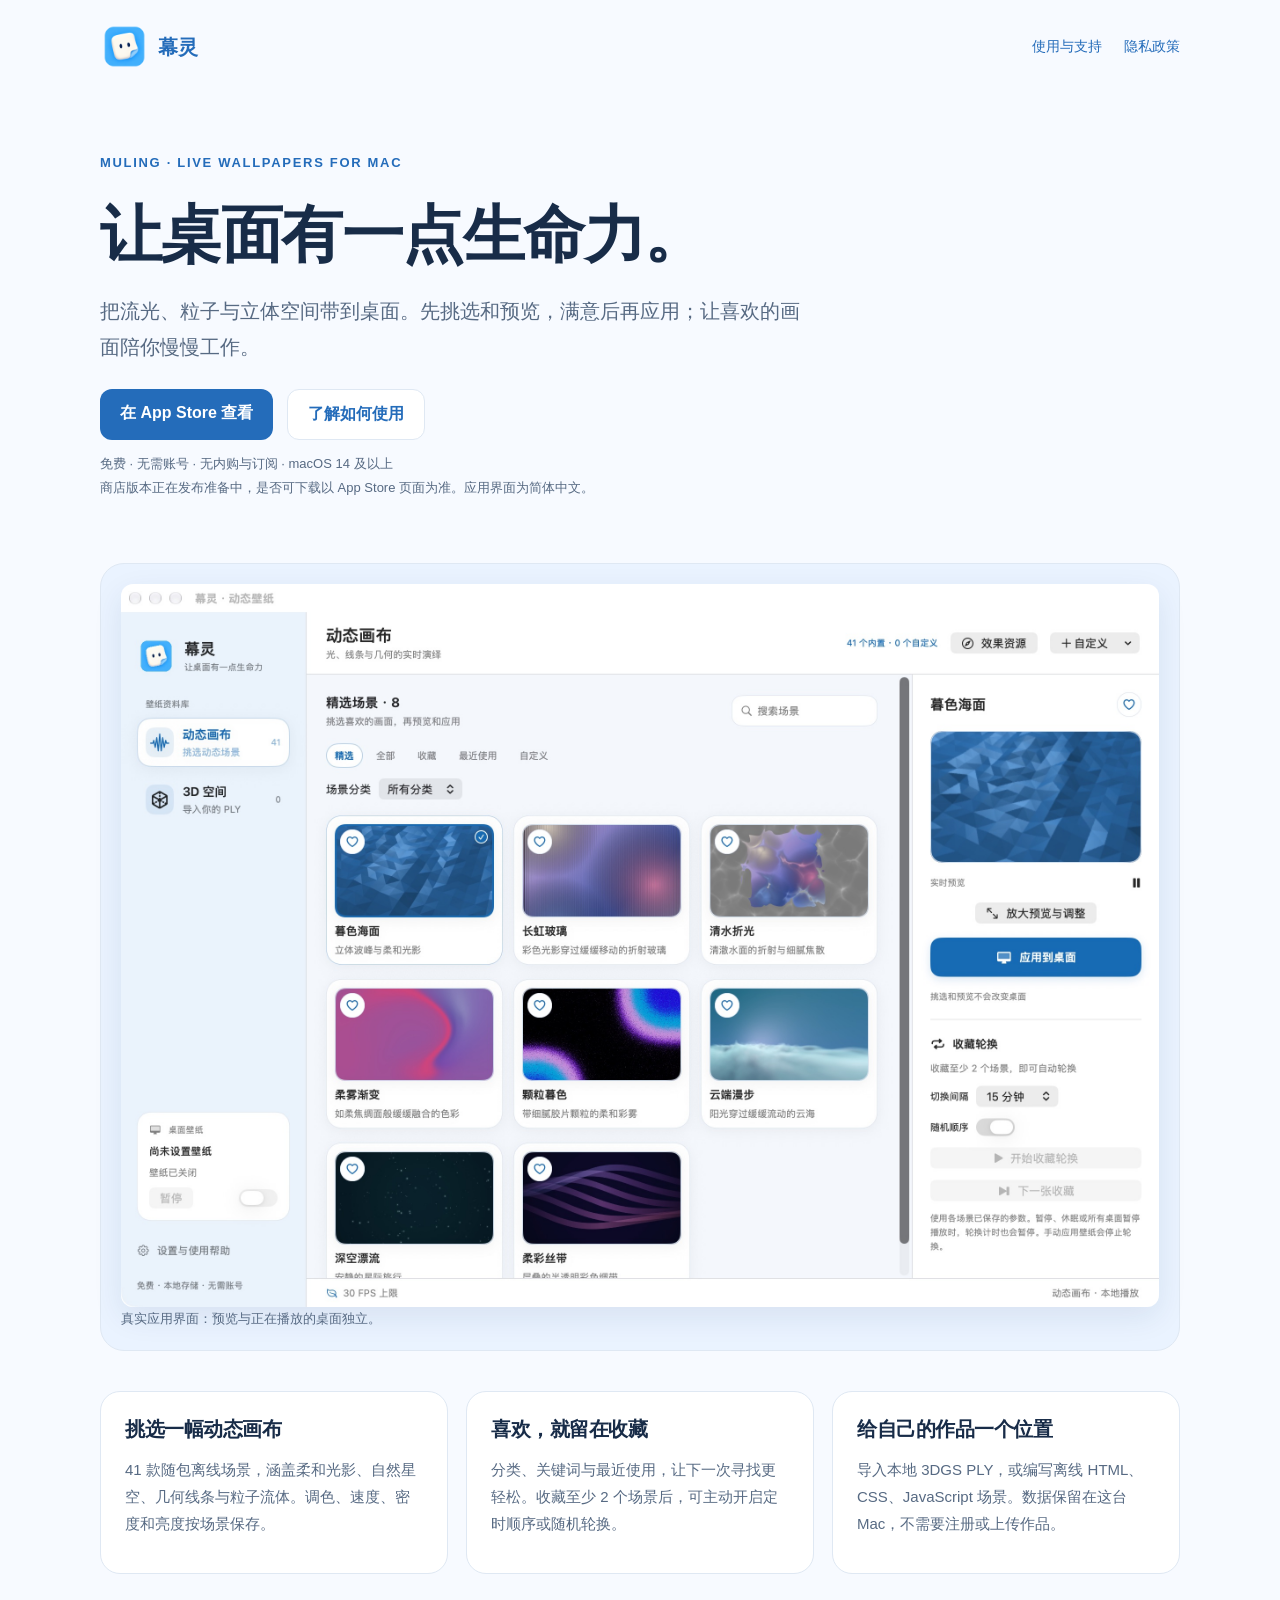
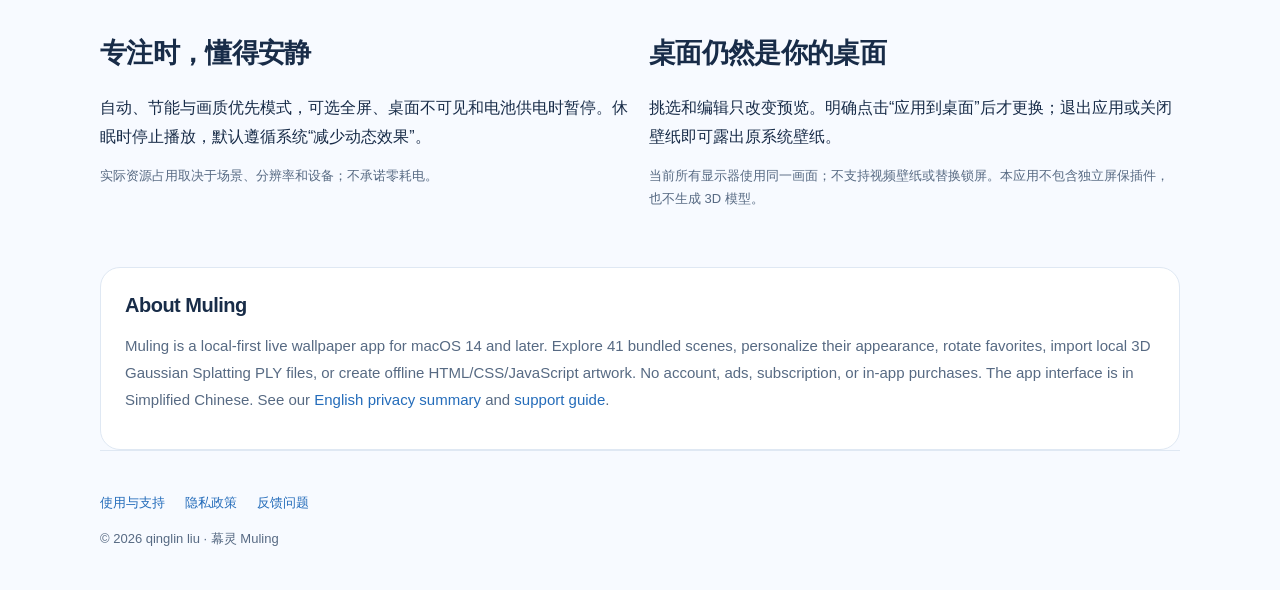
==== index.html @ c842229a "Publish Muling product, support and privacy pages" ====
<!doctype html><html lang="zh-Hans"><head><meta charset="utf-8"><meta name="viewport" content="width=device-width,initial-scale=1"><title>幕灵 · 让桌面有一点生命力</title><meta name="description" content="幕灵是一款 macOS 动态壁纸应用：41 款离线场景、收藏轮换、本地 3DGS PLY 与自定义动态画布。无需账号，无订阅。"><link rel="stylesheet" href="style.css"><link rel="icon" href="assets/icon.png"></head><body>
<header><a class="brand" href="index.html"><img src="assets/icon.png" alt="蓝色画布精灵图标">幕灵</a><nav aria-label="主导航"><a href="support.html">使用与支持</a><a href="privacy.html">隐私政策</a></nav></header>
<main><section class="hero"><span class="eyebrow">MULING · LIVE WALLPAPERS FOR MAC</span><h1>让桌面有一点生命力。</h1><p class="lead">把流光、粒子与立体空间带到桌面。先挑选和预览，满意后再应用；让喜欢的画面陪你慢慢工作。</p><div class="actions"><a class="button" href="https://apps.apple.com/app/id6824245764">在 App Store 查看</a><a class="button secondary" href="support.html">了解如何使用</a></div><p class="note">免费 · 无需账号 · 无内购与订阅 · macOS 14 及以上<br>商店版本正在发布准备中，是否可下载以 App Store 页面为准。应用界面为简体中文。</p></section>
<figure class="showcase"><img src="assets/overview.png" width="2560" height="1600" alt="幕灵的场景库、分类与右侧实时预览界面"><figcaption class="note">真实应用界面：预览与正在播放的桌面独立。</figcaption></figure>
<section class="cards" aria-label="主要功能"><div class="card"><h2>挑选一幅动态画布</h2><p>41 款随包离线场景，涵盖柔和光影、自然星空、几何线条与粒子流体。调色、速度、密度和亮度按场景保存。</p></div><div class="card"><h2>喜欢，就留在收藏</h2><p>分类、关键词与最近使用，让下一次寻找更轻松。收藏至少 2 个场景后，可主动开启定时顺序或随机轮换。</p></div><div class="card"><h2>给自己的作品一个位置</h2><p>导入本地 3DGS PLY，或编写离线 HTML、CSS、JavaScript 场景。数据保留在这台 Mac，不需要注册或上传作品。</p></div></section>
<section class="details split"><div><h2>专注时，懂得安静</h2><p>自动、节能与画质优先模式，可选全屏、桌面不可见和电池供电时暂停。休眠时停止播放，默认遵循系统“减少动态效果”。</p><p class="note">实际资源占用取决于场景、分辨率和设备；不承诺零耗电。</p></div><div><h2>桌面仍然是你的桌面</h2><p>挑选和编辑只改变预览。明确点击“应用到桌面”后才更换；退出应用或关闭壁纸即可露出原系统壁纸。</p><p class="note">当前所有显示器使用同一画面；不支持视频壁纸或替换锁屏。本应用不包含独立屏保插件，也不生成 3D 模型。</p></div></section>
<section class="card"><h2>About Muling</h2><p lang="en">Muling is a local-first live wallpaper app for macOS 14 and later. Explore 41 bundled scenes, personalize their appearance, rotate favorites, import local 3D Gaussian Splatting PLY files, or create offline HTML/CSS/JavaScript artwork. No account, ads, subscription, or in-app purchases. The app interface is in Simplified Chinese. See our <a href="privacy.html#english">English privacy summary</a> and <a href="support.html#english">support guide</a>.</p></section></main>
<footer><p><a href="support.html">使用与支持</a><a href="privacy.html">隐私政策</a><a href="https://github.com/hvntonight/muling-site/issues">反馈问题</a></p><p>© 2026 qinglin liu · 幕灵 Muling</p></footer></body></html>
---- style.css ----
:root{color-scheme:light;--ink:#182c48;--muted:#576a83;--blue:#246cba;--line:#dfe8f3;--paper:#f7faff}*{box-sizing:border-box}body{margin:0;background:var(--paper);color:var(--ink);font:16px/1.8 -apple-system,BlinkMacSystemFont,"Segoe UI","PingFang SC",sans-serif}a{color:var(--blue);text-decoration:none}a:hover{text-decoration:underline}a:focus-visible{outline:3px solid #80b8f5;outline-offset:5px}header,main,footer{width:min(1080px,calc(100% - 40px));margin:auto}header{display:flex;align-items:center;justify-content:space-between;gap:20px;padding:22px 0}.brand{display:flex;align-items:center;gap:9px;font-size:20px;font-weight:700}.brand img{width:49px;height:49px}nav{display:flex;gap:22px;font-size:14px}h1,h2,h3{line-height:1.3;letter-spacing:-.025em}h1{font-size:clamp(34px,6vw,62px);margin:18px 0}h2{font-size:27px;margin-top:42px}h3{font-size:18px}p{margin:12px 0}.hero{padding:55px 0 32px;max-width:810px}.eyebrow{color:var(--blue);font-size:13px;letter-spacing:.13em;font-weight:600}.lead{color:var(--muted);font-size:20px;max-width:700px}.actions{display:flex;gap:14px;flex-wrap:wrap;margin-top:24px}.button{display:inline-block;border-radius:12px;background:var(--blue);color:white;padding:10px 20px;font-weight:600}.secondary{background:white;border:1px solid var(--line);color:var(--blue)}.note{font-size:13px;color:var(--muted)}.showcase{margin:20px 0 40px;padding:20px;border:1px solid var(--line);border-radius:24px;background:#eaf3ff}.showcase img{width:100%;height:auto;display:block;border-radius:12px;box-shadow:0 10px 30px #173a6217}.cards{display:grid;grid-template-columns:repeat(3,1fr);gap:18px}.card,article{background:white;border:1px solid var(--line);border-radius:20px;padding:24px}.card p{color:var(--muted);font-size:15px}.card h2{font-size:20px;margin:0 0 14px}.details{padding:20px 0 45px}.prose{max-width:820px;padding:35px 0 55px}.prose h1{font-size:38px}.prose article{margin-top:24px}.prose article h2:first-child{margin-top:0}.prose li{margin-bottom:8px}code{background:#edf3fb;padding:2px 5px;border-radius:4px;font-size:.9em;overflow-wrap:anywhere}footer{padding:28px 0;border-top:1px solid var(--line);font-size:13px;color:var(--muted)}footer a{margin-right:20px}.split{display:grid;grid-template-columns:1fr 1fr;gap:18px}details{padding:16px 0;border-bottom:1px solid var(--line)}summary{cursor:pointer;font-weight:600}summary:focus-visible{outline:3px solid #80b8f5} @media(max-width:700px){header{align-items:flex-start}nav{gap:12px;flex-wrap:wrap;justify-content:flex-end}.hero{padding-top:25px}.cards,.split{grid-template-columns:1fr}.showcase{padding:9px}.lead{font-size:18px}.prose article{padding:20px}}
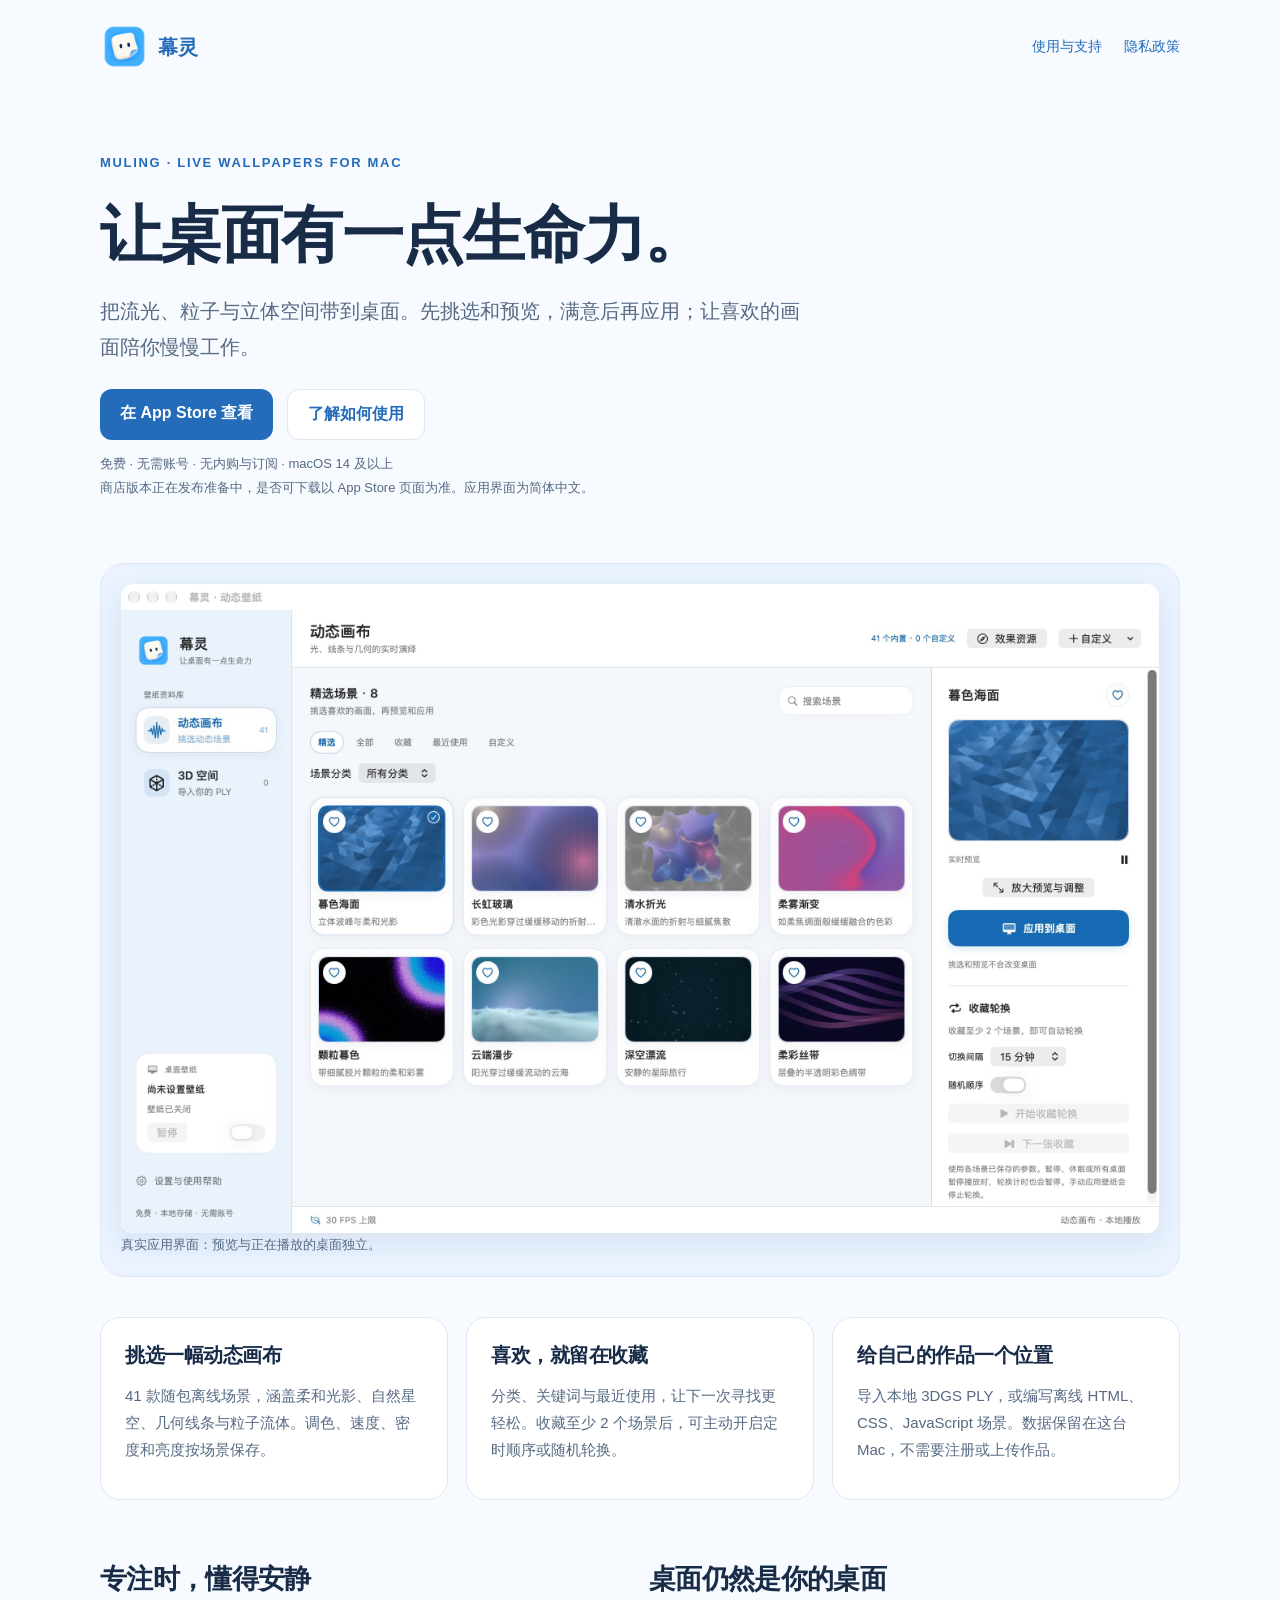
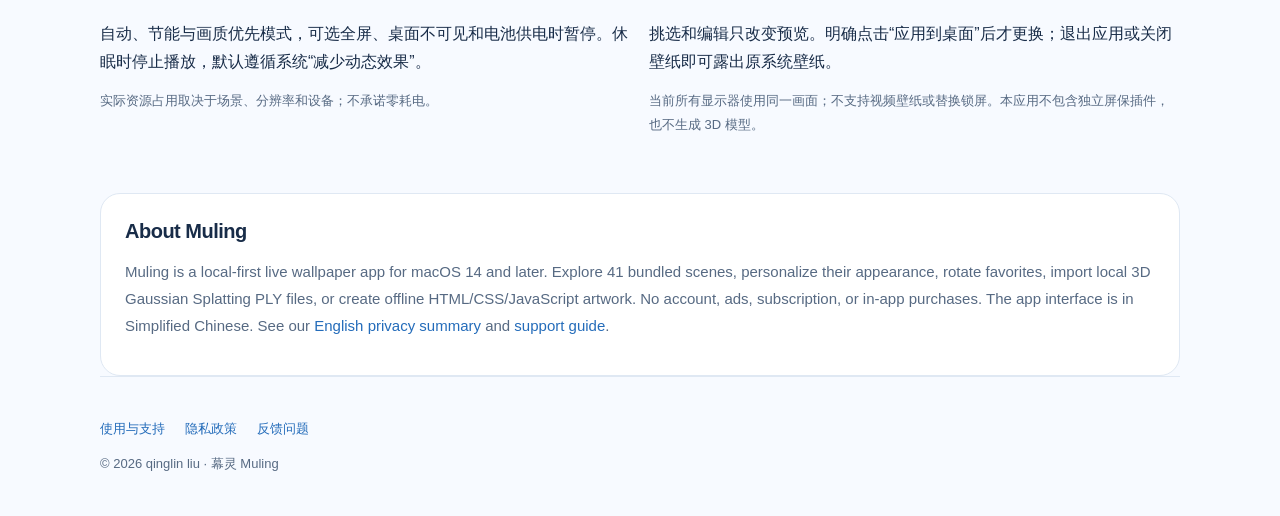
==== commit 8844a2ad: "Correct screenshot format and export standard sRGB JPEG" ====
--- a/index.html
+++ b/index.html
@@ -1,7 +1,7 @@
 <!doctype html><html lang="zh-Hans"><head><meta charset="utf-8"><meta name="viewport" content="width=device-width,initial-scale=1"><title>幕灵 · 让桌面有一点生命力</title><meta name="description" content="幕灵是一款 macOS 动态壁纸应用：41 款离线场景、收藏轮换、本地 3DGS PLY 与自定义动态画布。无需账号，无订阅。"><link rel="stylesheet" href="style.css"><link rel="icon" href="assets/icon.png"></head><body>
 <header><a class="brand" href="index.html"><img src="assets/icon.png" alt="蓝色画布精灵图标">幕灵</a><nav aria-label="主导航"><a href="support.html">使用与支持</a><a href="privacy.html">隐私政策</a></nav></header>
 <main><section class="hero"><span class="eyebrow">MULING · LIVE WALLPAPERS FOR MAC</span><h1>让桌面有一点生命力。</h1><p class="lead">把流光、粒子与立体空间带到桌面。先挑选和预览，满意后再应用；让喜欢的画面陪你慢慢工作。</p><div class="actions"><a class="button" href="https://apps.apple.com/app/id6824245764">在 App Store 查看</a><a class="button secondary" href="support.html">了解如何使用</a></div><p class="note">免费 · 无需账号 · 无内购与订阅 · macOS 14 及以上<br>商店版本正在发布准备中，是否可下载以 App Store 页面为准。应用界面为简体中文。</p></section>
-<figure class="showcase"><img src="assets/overview.png" width="2560" height="1600" alt="幕灵的场景库、分类与右侧实时预览界面"><figcaption class="note">真实应用界面：预览与正在播放的桌面独立。</figcaption></figure>
+<figure class="showcase"><img src="assets/overview.jpg" width="2560" height="1600" alt="幕灵的场景库、分类与右侧实时预览界面"><figcaption class="note">真实应用界面：预览与正在播放的桌面独立。</figcaption></figure>
 <section class="cards" aria-label="主要功能"><div class="card"><h2>挑选一幅动态画布</h2><p>41 款随包离线场景，涵盖柔和光影、自然星空、几何线条与粒子流体。调色、速度、密度和亮度按场景保存。</p></div><div class="card"><h2>喜欢，就留在收藏</h2><p>分类、关键词与最近使用，让下一次寻找更轻松。收藏至少 2 个场景后，可主动开启定时顺序或随机轮换。</p></div><div class="card"><h2>给自己的作品一个位置</h2><p>导入本地 3DGS PLY，或编写离线 HTML、CSS、JavaScript 场景。数据保留在这台 Mac，不需要注册或上传作品。</p></div></section>
 <section class="details split"><div><h2>专注时，懂得安静</h2><p>自动、节能与画质优先模式，可选全屏、桌面不可见和电池供电时暂停。休眠时停止播放，默认遵循系统“减少动态效果”。</p><p class="note">实际资源占用取决于场景、分辨率和设备；不承诺零耗电。</p></div><div><h2>桌面仍然是你的桌面</h2><p>挑选和编辑只改变预览。明确点击“应用到桌面”后才更换；退出应用或关闭壁纸即可露出原系统壁纸。</p><p class="note">当前所有显示器使用同一画面；不支持视频壁纸或替换锁屏。本应用不包含独立屏保插件，也不生成 3D 模型。</p></div></section>
 <section class="card"><h2>About Muling</h2><p lang="en">Muling is a local-first live wallpaper app for macOS 14 and later. Explore 41 bundled scenes, personalize their appearance, rotate favorites, import local 3D Gaussian Splatting PLY files, or create offline HTML/CSS/JavaScript artwork. No account, ads, subscription, or in-app purchases. The app interface is in Simplified Chinese. See our <a href="privacy.html#english">English privacy summary</a> and <a href="support.html#english">support guide</a>.</p></section></main>
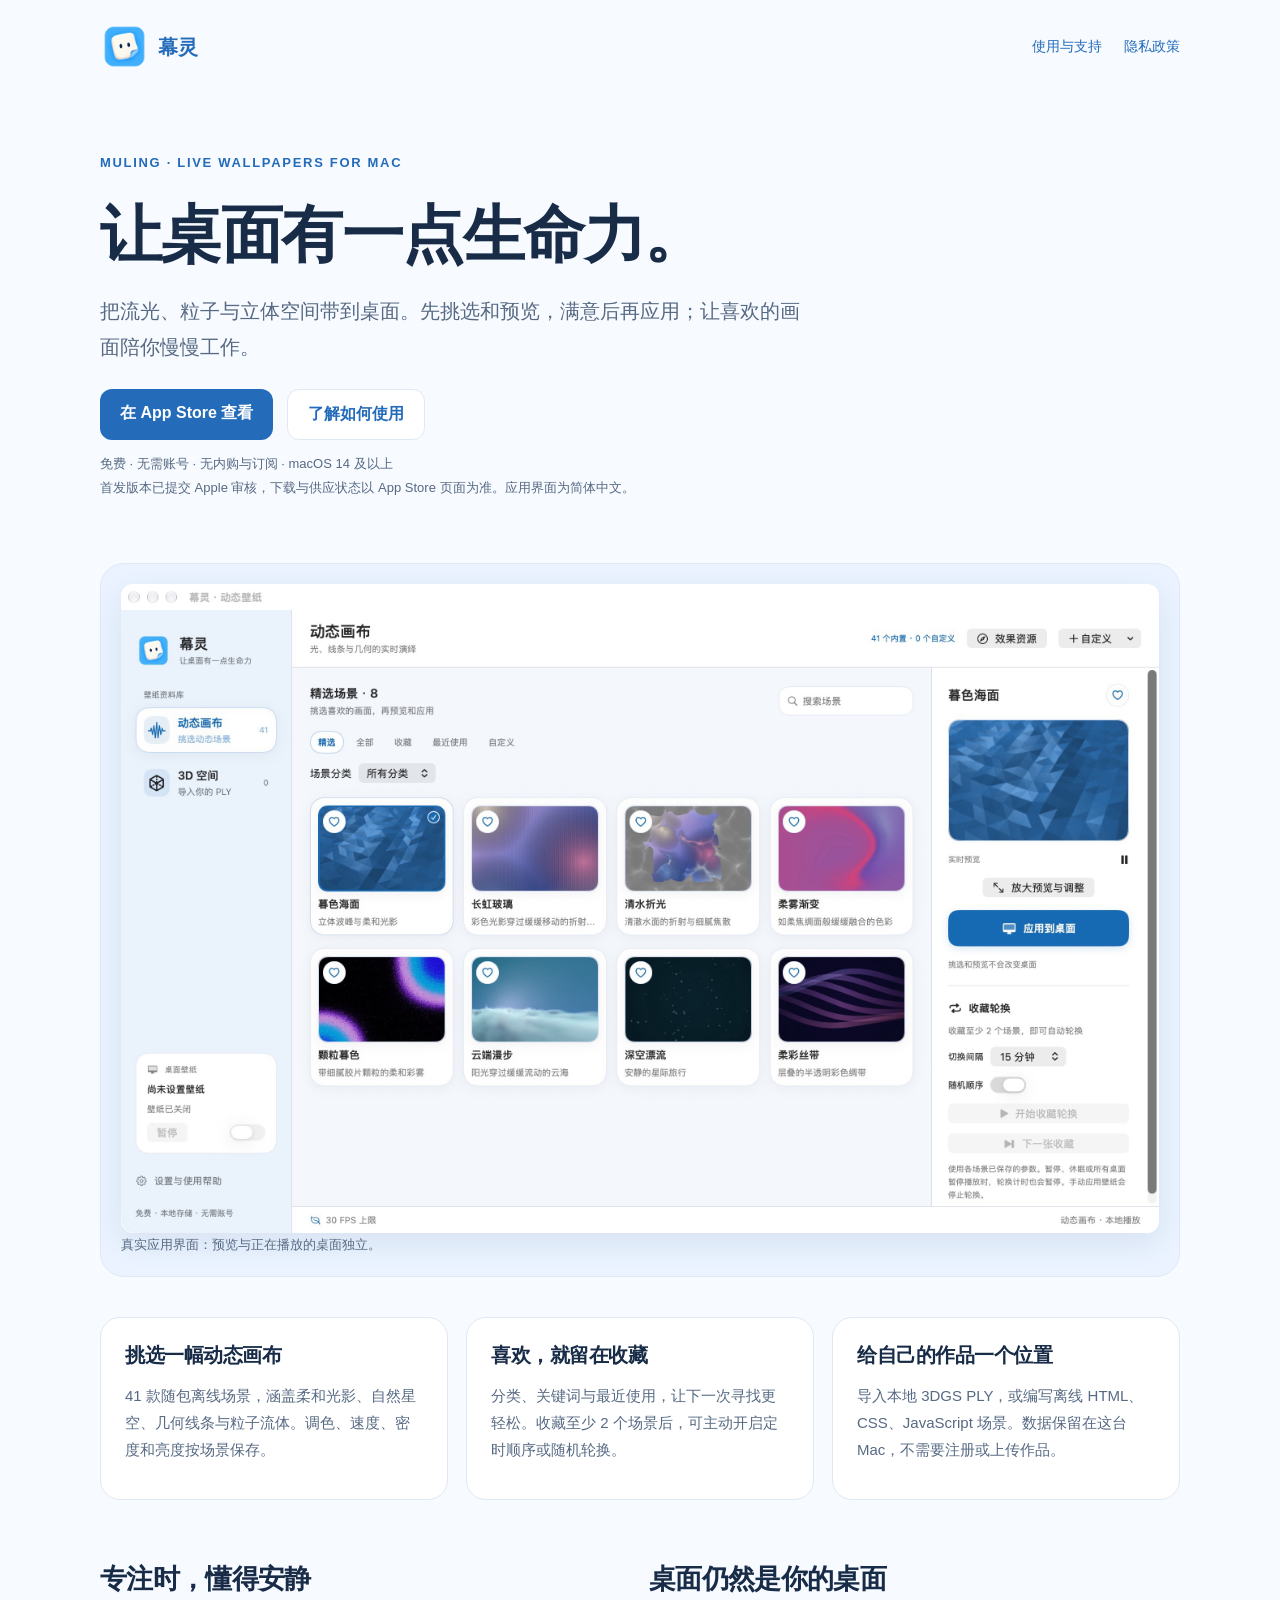
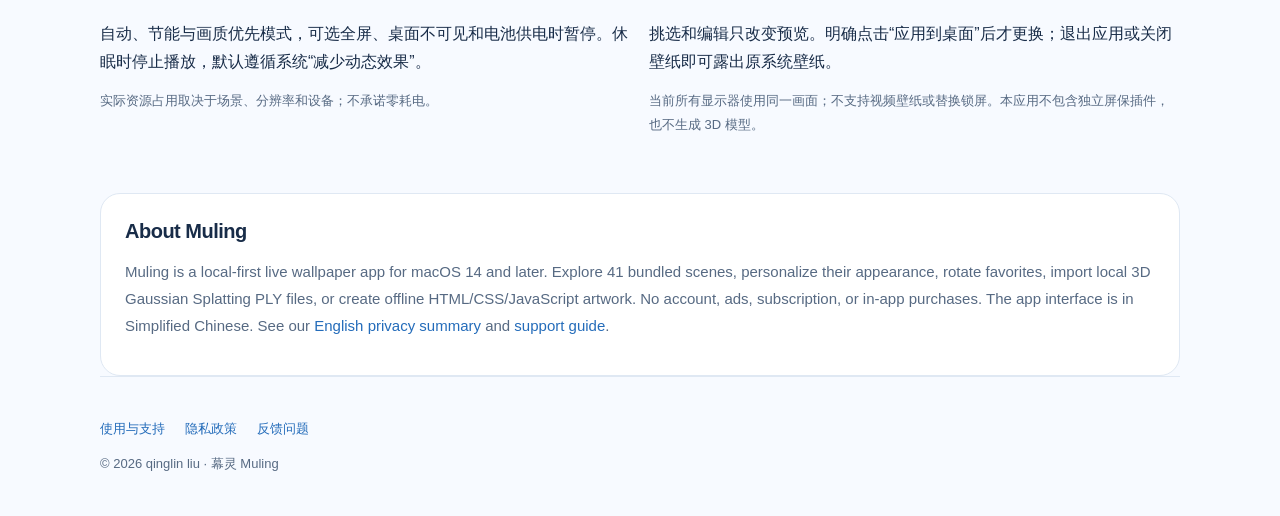
==== commit 85b7f8ec: "Reflect first Mac App Store review submission" ====
--- a/index.html
+++ b/index.html
@@ -1,6 +1,6 @@
 <!doctype html><html lang="zh-Hans"><head><meta charset="utf-8"><meta name="viewport" content="width=device-width,initial-scale=1"><title>幕灵 · 让桌面有一点生命力</title><meta name="description" content="幕灵是一款 macOS 动态壁纸应用：41 款离线场景、收藏轮换、本地 3DGS PLY 与自定义动态画布。无需账号，无订阅。"><link rel="stylesheet" href="style.css"><link rel="icon" href="assets/icon.png"></head><body>
 <header><a class="brand" href="index.html"><img src="assets/icon.png" alt="蓝色画布精灵图标">幕灵</a><nav aria-label="主导航"><a href="support.html">使用与支持</a><a href="privacy.html">隐私政策</a></nav></header>
-<main><section class="hero"><span class="eyebrow">MULING · LIVE WALLPAPERS FOR MAC</span><h1>让桌面有一点生命力。</h1><p class="lead">把流光、粒子与立体空间带到桌面。先挑选和预览，满意后再应用；让喜欢的画面陪你慢慢工作。</p><div class="actions"><a class="button" href="https://apps.apple.com/app/id6824245764">在 App Store 查看</a><a class="button secondary" href="support.html">了解如何使用</a></div><p class="note">免费 · 无需账号 · 无内购与订阅 · macOS 14 及以上<br>商店版本正在发布准备中，是否可下载以 App Store 页面为准。应用界面为简体中文。</p></section>
+<main><section class="hero"><span class="eyebrow">MULING · LIVE WALLPAPERS FOR MAC</span><h1>让桌面有一点生命力。</h1><p class="lead">把流光、粒子与立体空间带到桌面。先挑选和预览，满意后再应用；让喜欢的画面陪你慢慢工作。</p><div class="actions"><a class="button" href="https://apps.apple.com/app/id6824245764">在 App Store 查看</a><a class="button secondary" href="support.html">了解如何使用</a></div><p class="note">免费 · 无需账号 · 无内购与订阅 · macOS 14 及以上<br>首发版本已提交 Apple 审核，下载与供应状态以 App Store 页面为准。应用界面为简体中文。</p></section>
 <figure class="showcase"><img src="assets/overview.jpg" width="2560" height="1600" alt="幕灵的场景库、分类与右侧实时预览界面"><figcaption class="note">真实应用界面：预览与正在播放的桌面独立。</figcaption></figure>
 <section class="cards" aria-label="主要功能"><div class="card"><h2>挑选一幅动态画布</h2><p>41 款随包离线场景，涵盖柔和光影、自然星空、几何线条与粒子流体。调色、速度、密度和亮度按场景保存。</p></div><div class="card"><h2>喜欢，就留在收藏</h2><p>分类、关键词与最近使用，让下一次寻找更轻松。收藏至少 2 个场景后，可主动开启定时顺序或随机轮换。</p></div><div class="card"><h2>给自己的作品一个位置</h2><p>导入本地 3DGS PLY，或编写离线 HTML、CSS、JavaScript 场景。数据保留在这台 Mac，不需要注册或上传作品。</p></div></section>
 <section class="details split"><div><h2>专注时，懂得安静</h2><p>自动、节能与画质优先模式，可选全屏、桌面不可见和电池供电时暂停。休眠时停止播放，默认遵循系统“减少动态效果”。</p><p class="note">实际资源占用取决于场景、分辨率和设备；不承诺零耗电。</p></div><div><h2>桌面仍然是你的桌面</h2><p>挑选和编辑只改变预览。明确点击“应用到桌面”后才更换；退出应用或关闭壁纸即可露出原系统壁纸。</p><p class="note">当前所有显示器使用同一画面；不支持视频壁纸或替换锁屏。本应用不包含独立屏保插件，也不生成 3D 模型。</p></div></section>
